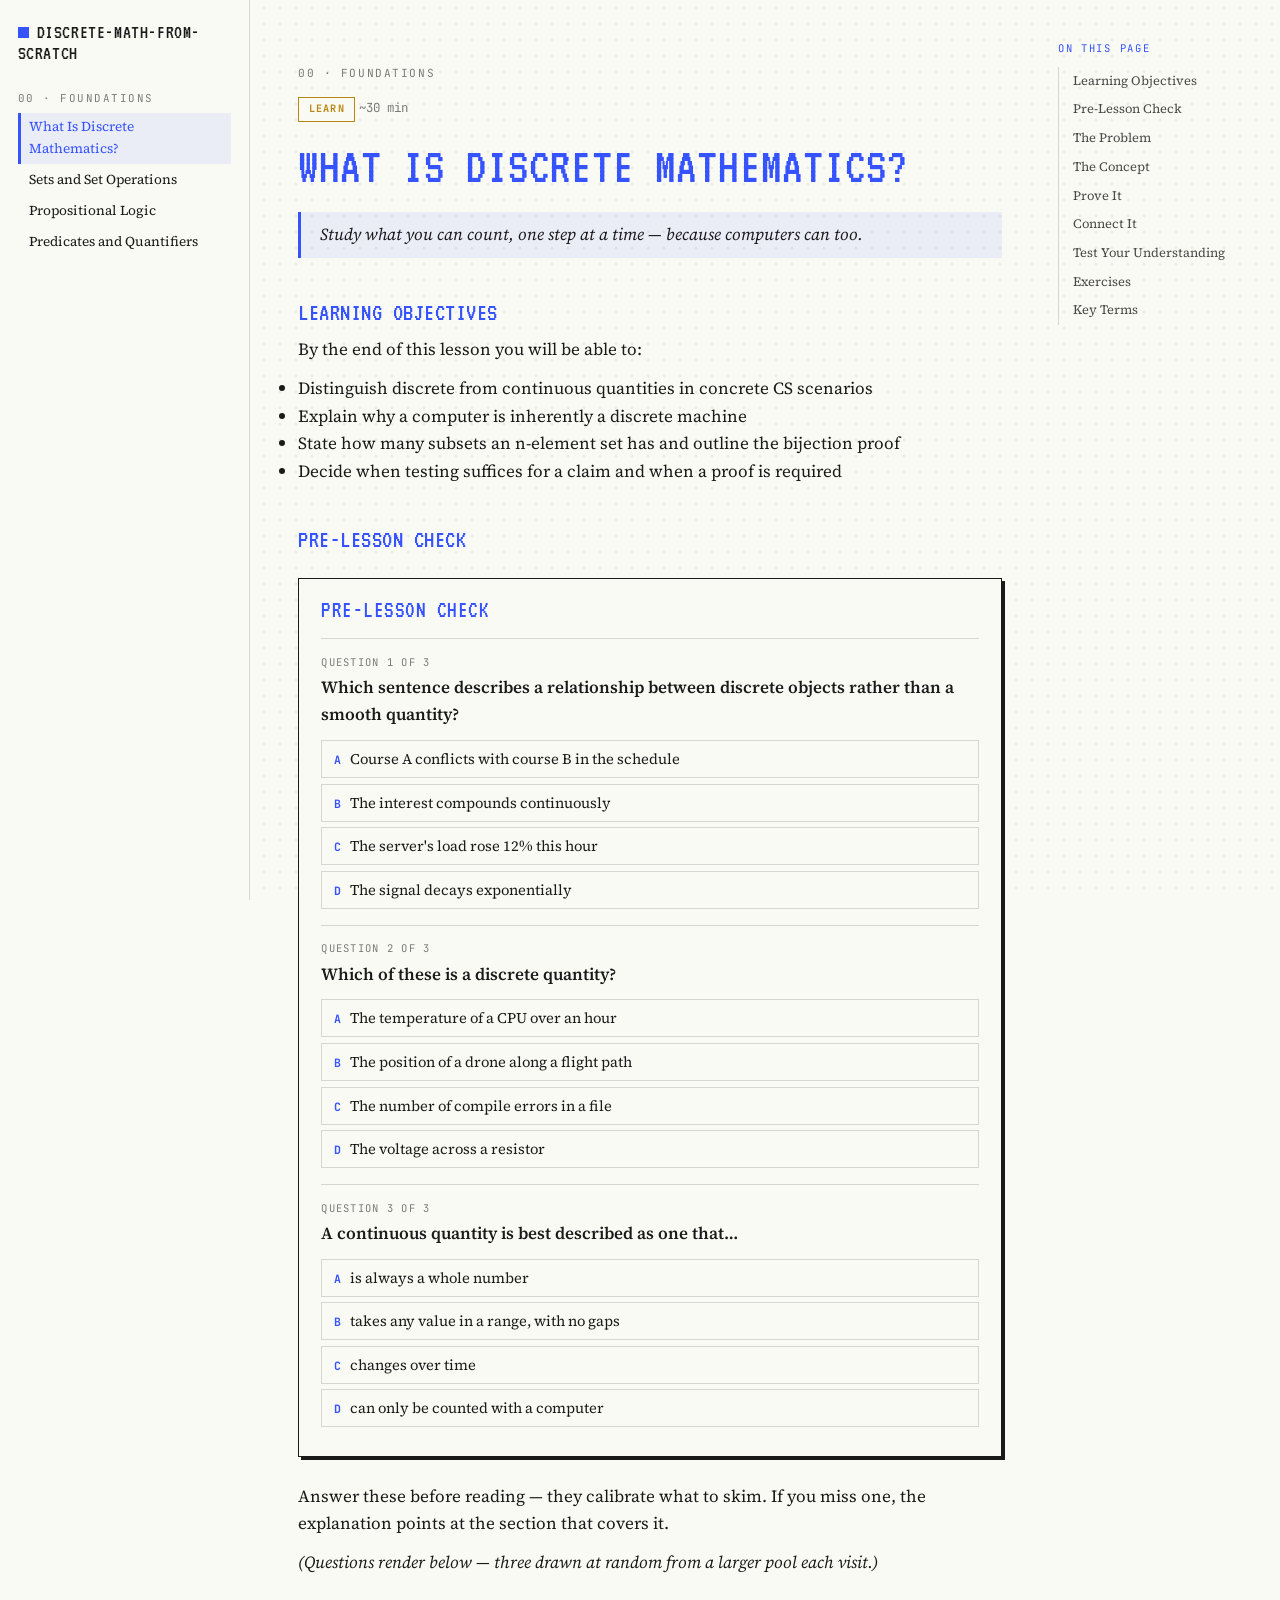
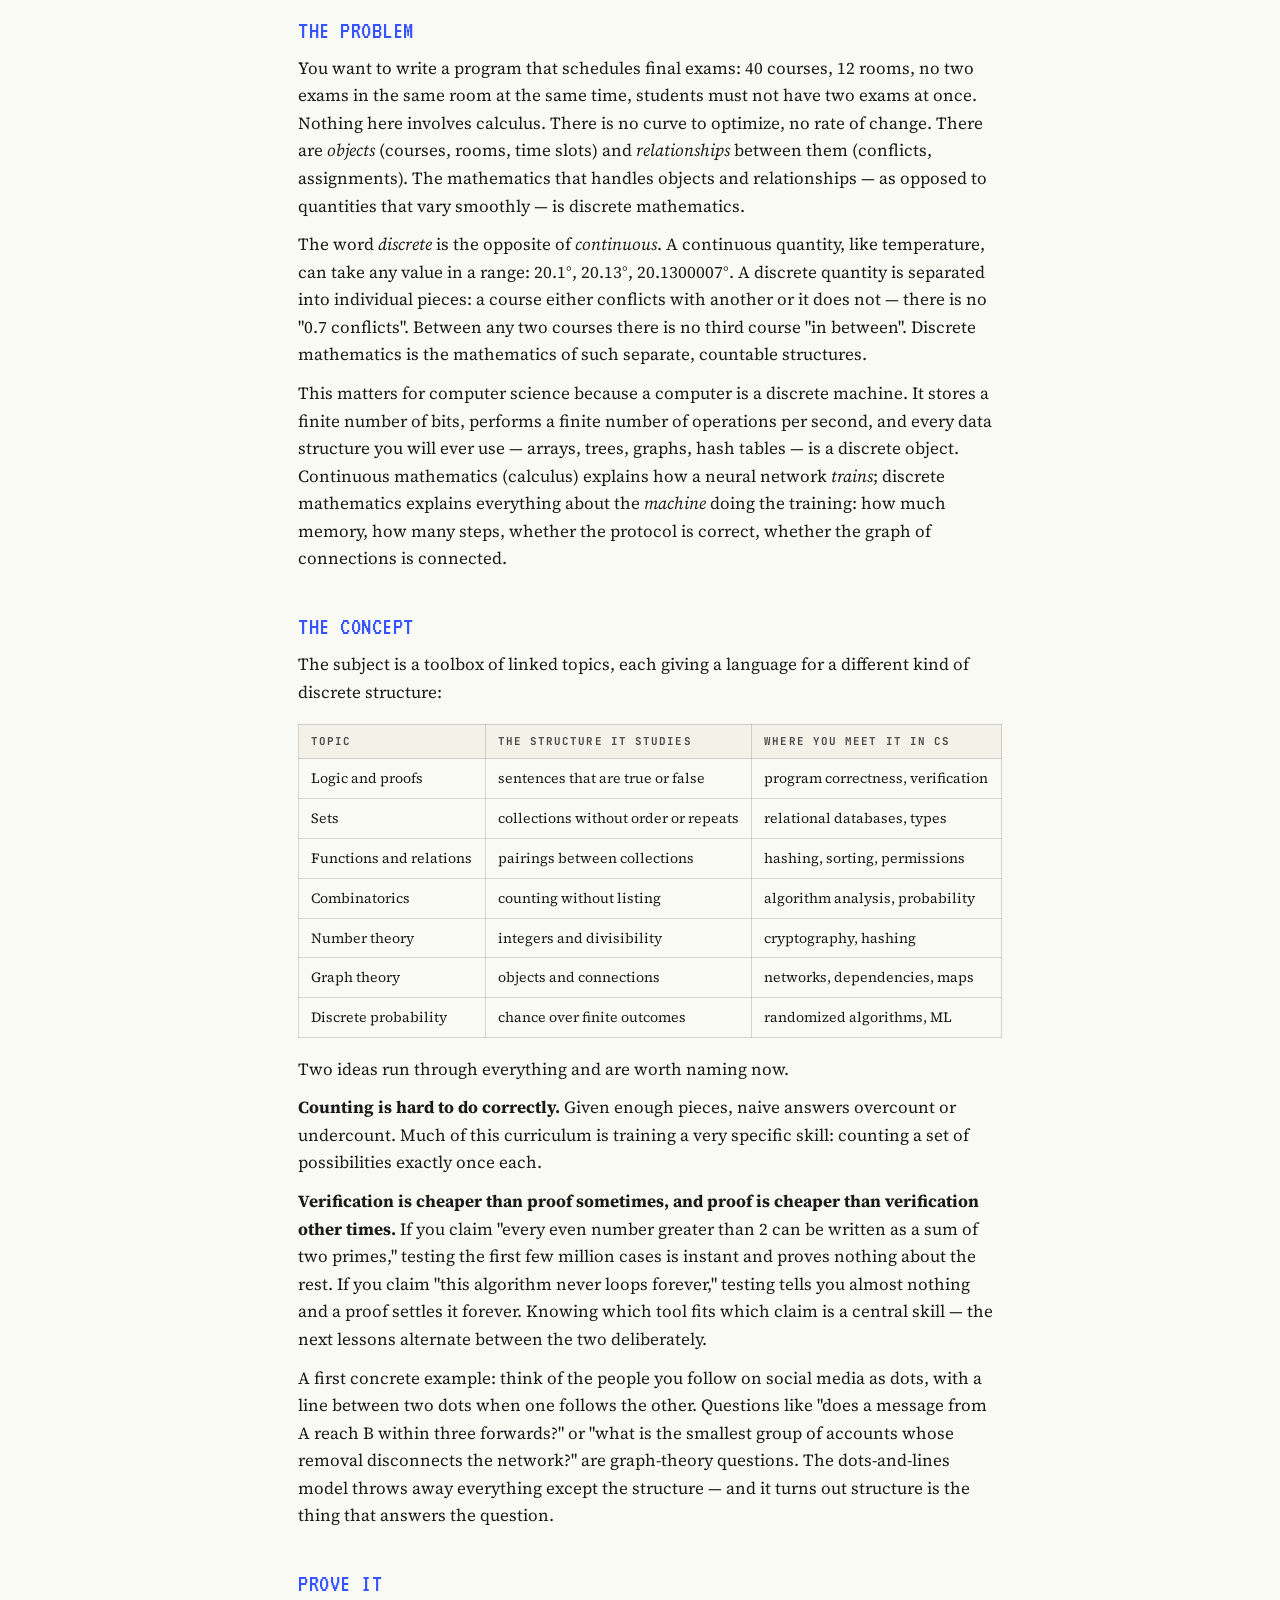
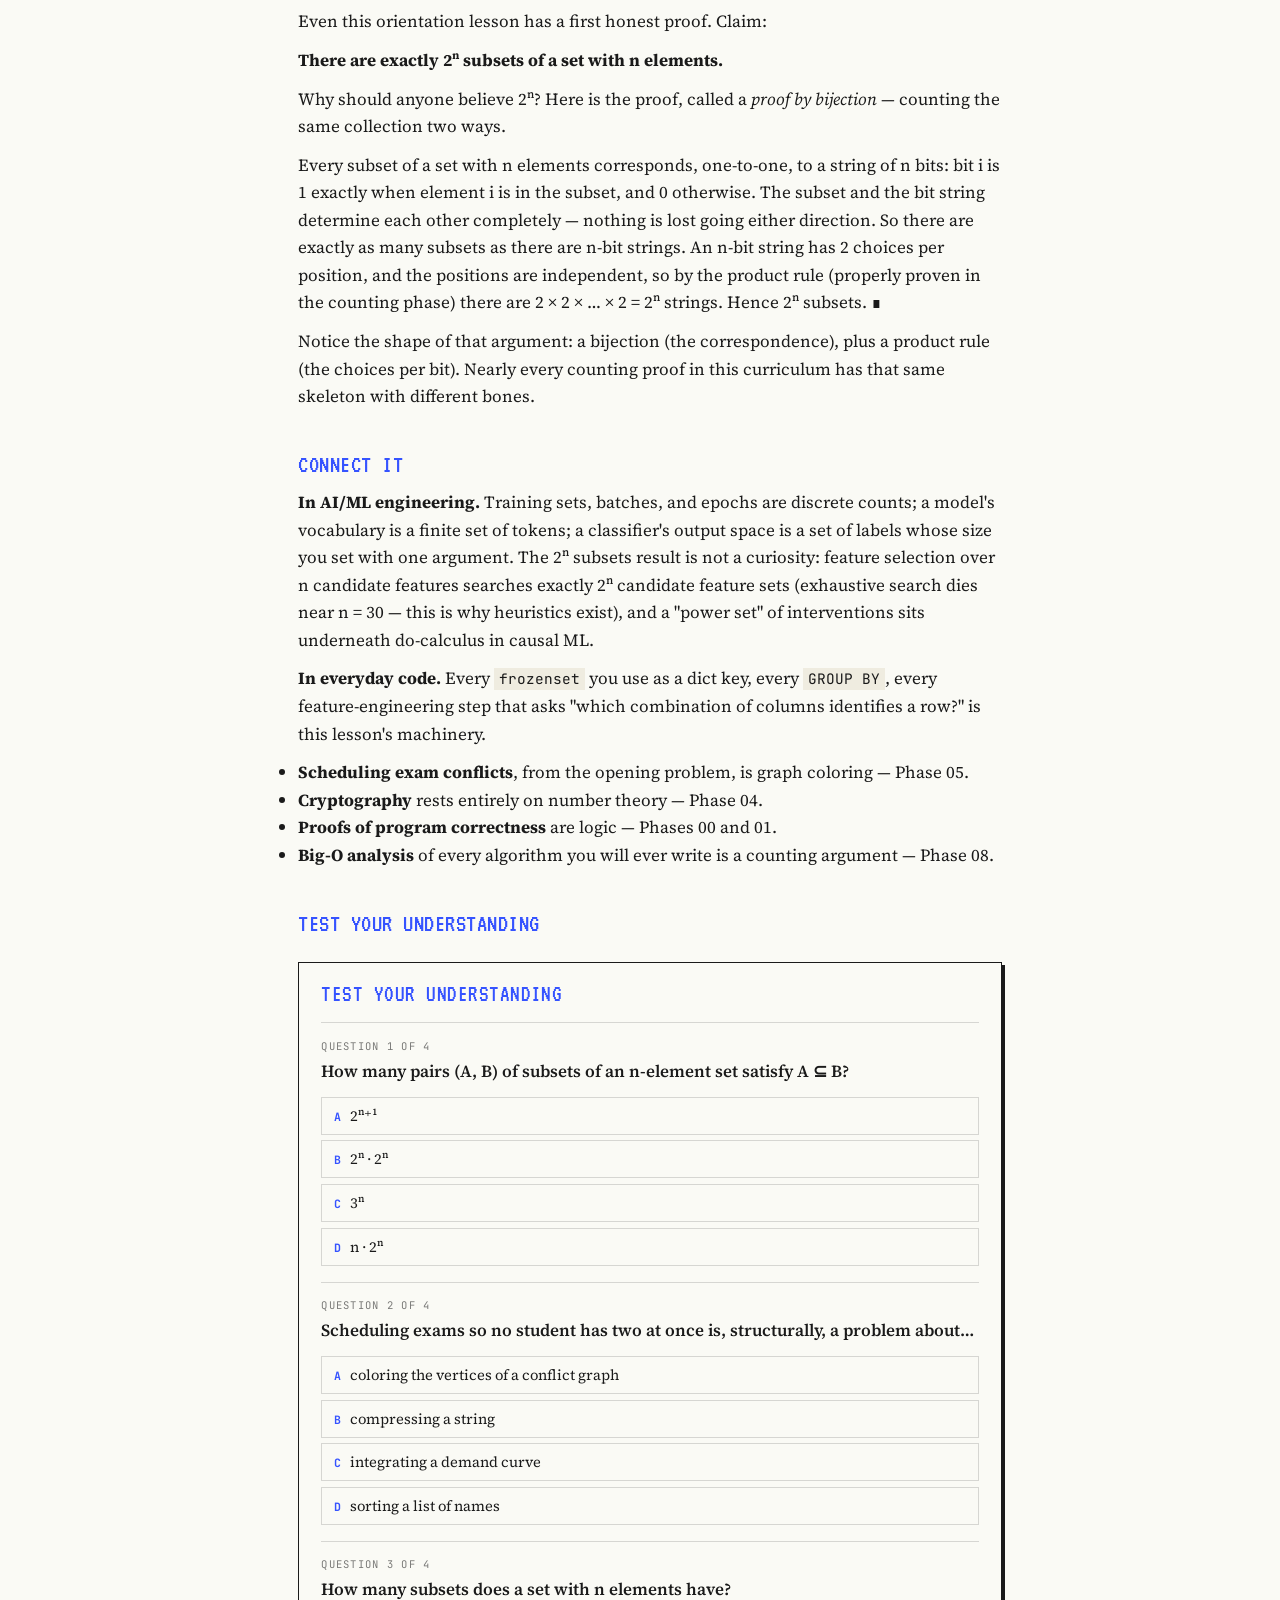
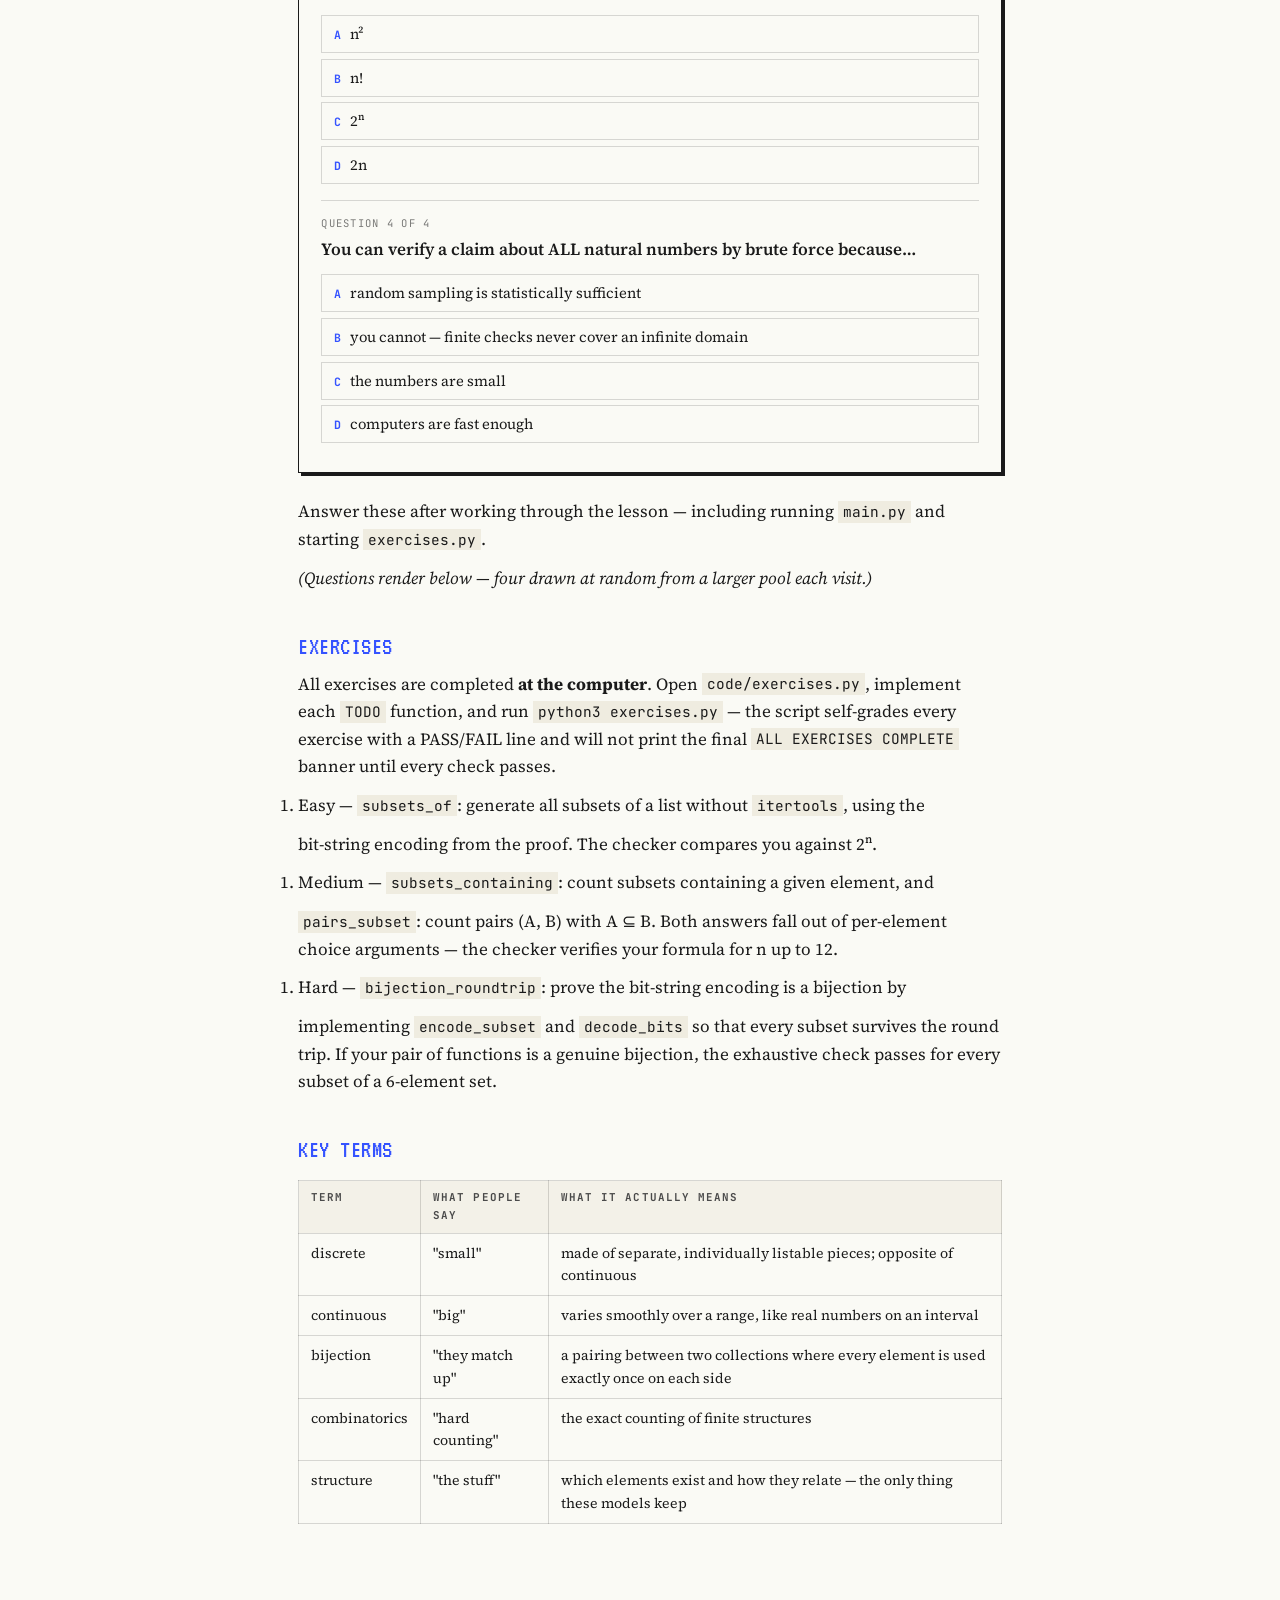
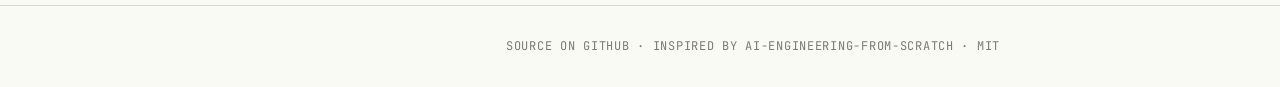
==== site/lesson/01-what-is-discrete-mathematics.html @ f230b0f8 "bootstrap: site builder, lesson template, phase 00 pilot lessons with quizzes and self-grading exerc" ====
<!DOCTYPE html>
<html lang="en">
<head>
<meta charset="utf-8">
<meta name="viewport" content="width=device-width, initial-scale=1">
<title>What Is Discrete Mathematics? · discrete math from scratch</title>
<link rel="preconnect" href="https://fonts.googleapis.com">
<link rel="preconnect" href="https://fonts.gstatic.com" crossorigin>
<link href="https://fonts.googleapis.com/css2?family=VT323&family=Source+Serif+4:ital,opsz,wght@0,8..60,400..700;1,8..60,400&family=JetBrains+Mono:wght@400;500;700&display=swap" rel="stylesheet">
<link rel="stylesheet" href="../style.css">
</head>
<body>
<aside class="sidebar"><p class="side-brand"><a href="../index.html">discrete-math-from-scratch</a></p><p class="side-phase">00 · Foundations</p><p class="side-lesson"><a class="current" href="../lesson/01-what-is-discrete-mathematics.html">What Is Discrete Mathematics?</a></p><p class="side-lesson"><a href="../lesson/02-sets-and-set-operations.html">Sets and Set Operations</a></p><p class="side-lesson"><a href="../lesson/03-propositional-logic.html">Propositional Logic</a></p><p class="side-lesson"><a href="../lesson/04-predicates-and-quantifiers.html">Predicates and Quantifiers</a></p></aside>
<div class="layout">
<main>
<p class="crumbs">00 · Foundations</p><span class="badge badge-learn">Learn</span> <span class="muted">~30 min</span><h1>What Is Discrete Mathematics?</h1>
<blockquote>Study what you can count, one step at a time — because computers can too.</blockquote>
<h2 id="learning-objectives">Learning Objectives</h2>
<p>By the end of this lesson you will be able to:</p>
<ul>
<li>Distinguish discrete from continuous quantities in concrete CS scenarios</li>
<li>Explain why a computer is inherently a discrete machine</li>
<li>State how many subsets an n-element set has and outline the bijection proof</li>
<li>Decide when testing suffices for a claim and when a proof is required</li>
</ul>
<h2 id="pre-lesson-check">Pre-Lesson Check</h2><div class="quiz-mount" data-quiz="pre" data-title="Pre-Lesson Check"><p class="quiz-blurb">Answer before reading. They show what to skim first. 3 questions are drawn at random from a larger pool — reload for a different set.</p></div>
<p>Answer these before reading — they calibrate what to skim. If you miss one, the explanation points at the section that covers it.</p>
<p><em>(Questions render below — three drawn at random from a larger pool each visit.)</em></p>
<h2 id="the-problem">The Problem</h2>
<p>You want to write a program that schedules final exams: 40 courses, 12 rooms, no two exams in the same room at the same time, students must not have two exams at once. Nothing here involves calculus. There is no curve to optimize, no rate of change. There are <em>objects</em> (courses, rooms, time slots) and <em>relationships</em> between them (conflicts, assignments). The mathematics that handles objects and relationships — as opposed to quantities that vary smoothly — is discrete mathematics.</p>
<p>The word <em>discrete</em> is the opposite of <em>continuous</em>. A continuous quantity, like temperature, can take any value in a range: 20.1°, 20.13°, 20.1300007°. A discrete quantity is separated into individual pieces: a course either conflicts with another or it does not — there is no "0.7 conflicts". Between any two courses there is no third course "in between". Discrete mathematics is the mathematics of such separate, countable structures.</p>
<p>This matters for computer science because a computer is a discrete machine. It stores a finite number of bits, performs a finite number of operations per second, and every data structure you will ever use — arrays, trees, graphs, hash tables — is a discrete object. Continuous mathematics (calculus) explains how a neural network <em>trains</em>; discrete mathematics explains everything about the <em>machine</em> doing the training: how much memory, how many steps, whether the protocol is correct, whether the graph of connections is connected.</p>
<h2 id="the-concept">The Concept</h2>
<p>The subject is a toolbox of linked topics, each giving a language for a different kind of discrete structure:</p>
<table><tr><th>Topic</th><th>The structure it studies</th><th>Where you meet it in CS</th></tr><tr><td>Logic and proofs</td><td>sentences that are true or false</td><td>program correctness, verification</td></tr><tr><td>Sets</td><td>collections without order or repeats</td><td>relational databases, types</td></tr><tr><td>Functions and relations</td><td>pairings between collections</td><td>hashing, sorting, permissions</td></tr><tr><td>Combinatorics</td><td>counting without listing</td><td>algorithm analysis, probability</td></tr><tr><td>Number theory</td><td>integers and divisibility</td><td>cryptography, hashing</td></tr><tr><td>Graph theory</td><td>objects and connections</td><td>networks, dependencies, maps</td></tr><tr><td>Discrete probability</td><td>chance over finite outcomes</td><td>randomized algorithms, ML</td></tr></table>
<p>Two ideas run through everything and are worth naming now.</p>
<p><strong>Counting is hard to do correctly.</strong> Given enough pieces, naive answers overcount or undercount. Much of this curriculum is training a very specific skill: counting a set of possibilities exactly once each.</p>
<p><strong>Verification is cheaper than proof sometimes, and proof is cheaper than verification other times.</strong> If you claim "every even number greater than 2 can be written as a sum of two primes," testing the first few million cases is instant and proves nothing about the rest. If you claim "this algorithm never loops forever," testing tells you almost nothing and a proof settles it forever. Knowing which tool fits which claim is a central skill — the next lessons alternate between the two deliberately.</p>
<p>A first concrete example: think of the people you follow on social media as dots, with a line between two dots when one follows the other. Questions like "does a message from A reach B within three forwards?" or "what is the smallest group of accounts whose removal disconnects the network?" are graph-theory questions. The dots-and-lines model throws away everything except the structure — and it turns out structure is the thing that answers the question.</p>
<h2 id="prove-it">Prove It</h2>
<p>Even this orientation lesson has a first honest proof. Claim:</p>
<p><strong>There are exactly 2ⁿ subsets of a set with n elements.</strong></p>
<p>Why should anyone believe 2ⁿ? Here is the proof, called a <em>proof by bijection</em> — counting the same collection two ways.</p>
<p>Every subset of a set with n elements corresponds, one-to-one, to a string of n bits: bit i is 1 exactly when element i is in the subset, and 0 otherwise. The subset and the bit string determine each other completely — nothing is lost going either direction. So there are exactly as many subsets as there are n-bit strings. An n-bit string has 2 choices per position, and the positions are independent, so by the product rule (properly proven in the counting phase) there are 2 × 2 × … × 2 = 2ⁿ strings. Hence 2ⁿ subsets. ∎</p>
<p>Notice the shape of that argument: a bijection (the correspondence), plus a product rule (the choices per bit). Nearly every counting proof in this curriculum has that same skeleton with different bones.</p>
<h2 id="connect-it">Connect It</h2>
<p><strong>In AI/ML engineering.</strong> Training sets, batches, and epochs are discrete counts; a model's vocabulary is a finite set of tokens; a classifier's output space is a set of labels whose size you set with one argument. The 2ⁿ subsets result is not a curiosity: feature selection over n candidate features searches exactly 2ⁿ candidate feature sets (exhaustive search dies near n = 30 — this is why heuristics exist), and a "power set" of interventions sits underneath do-calculus in causal ML.</p>
<p><strong>In everyday code.</strong> Every <code>frozenset</code> you use as a dict key, every <code>GROUP BY</code>, every feature-engineering step that asks "which combination of columns identifies a row?" is this lesson's machinery.</p>
<ul>
<li><strong>Scheduling exam conflicts</strong>, from the opening problem, is graph coloring — Phase 05.</li>
<li><strong>Cryptography</strong> rests entirely on number theory — Phase 04.</li>
<li><strong>Proofs of program correctness</strong> are logic — Phases 00 and 01.</li>
<li><strong>Big-O analysis</strong> of every algorithm you will ever write is a counting argument — Phase 08.</li>
</ul>
<h2 id="test-your-understanding">Test Your Understanding</h2><div class="quiz-mount" data-quiz="post" data-title="Test Your Understanding"><p class="quiz-blurb">Answer after working through the lesson. 4 questions are drawn at random from a larger pool — reload for a different set.</p></div>
<p>Answer these after working through the lesson — including running <code>main.py</code> and starting <code>exercises.py</code>.</p>
<p><em>(Questions render below — four drawn at random from a larger pool each visit.)</em></p>
<h2 id="exercises">Exercises</h2>
<p>All exercises are completed <strong>at the computer</strong>. Open <code>code/exercises.py</code>, implement each <code>TODO</code> function, and run <code>python3 exercises.py</code> — the script self-grades every exercise with a PASS/FAIL line and will not print the final <code>ALL EXERCISES COMPLETE</code> banner until every check passes.</p>
<ol>
<li>Easy — <code>subsets_of</code>: generate all subsets of a list without <code>itertools</code>, using the</li>
</ol>
<p>bit-string encoding from the proof. The checker compares you against 2ⁿ.</p>
<ol>
<li>Medium — <code>subsets_containing</code>: count subsets containing a given element, and</li>
</ol>
<p><code>pairs_subset</code>: count pairs (A, B) with A ⊆ B. Both answers fall out of per-element choice arguments — the checker verifies your formula for n up to 12.</p>
<ol>
<li>Hard — <code>bijection_roundtrip</code>: prove the bit-string encoding is a bijection by</li>
</ol>
<p>implementing <code>encode_subset</code> and <code>decode_bits</code> so that every subset survives the round trip. If your pair of functions is a genuine bijection, the exhaustive check passes for every subset of a 6-element set.</p>
<h2 id="key-terms">Key Terms</h2>
<table><tr><th>Term</th><th>What people say</th><th>What it actually means</th></tr><tr><td>discrete</td><td>"small"</td><td>made of separate, individually listable pieces; opposite of continuous</td></tr><tr><td>continuous</td><td>"big"</td><td>varies smoothly over a range, like real numbers on an interval</td></tr><tr><td>bijection</td><td>"they match up"</td><td>a pairing between two collections where every element is used exactly once on each side</td></tr><tr><td>combinatorics</td><td>"hard counting"</td><td>the exact counting of finite structures</td></tr><tr><td>structure</td><td>"the stuff"</td><td>which elements exist and how they relate — the only thing these models keep</td></tr></table><script id="quiz-data" type="application/json">{"pre": {"pool": [{"stage": "pre", "question": "Which of these is a discrete quantity?", "options": ["The temperature of a CPU over an hour", "The number of compile errors in a file", "The voltage across a resistor", "The position of a drone along a flight path"], "correct": 1, "explanation": "Error counts come in separate whole pieces \u2014 there is no 2.5th error. The others vary smoothly over a range."}, {"stage": "pre", "question": "A continuous quantity is best described as one that\u2026", "options": ["can only be counted with a computer", "takes any value in a range, with no gaps", "is always a whole number", "changes over time"], "correct": 1, "explanation": "Discrete values are separated into individual pieces; continuous ones vary smoothly across intervals."}, {"stage": "pre", "question": "Which sentence describes a relationship between discrete objects rather than a smooth quantity?", "options": ["Course A conflicts with course B in the schedule", "The server's load rose 12% this hour", "The signal decays exponentially", "The interest compounds continuously"], "correct": 0, "explanation": "Conflicts are yes/no relations between objects \u2014 exactly the structure discrete math models."}, {"stage": "pre", "question": "Why is a computer naturally suited to discrete mathematics?", "options": ["It computes faster than any calculator", "It stores a finite number of bits and takes discrete steps", "It can approximate any curve", "It was designed by mathematicians"], "correct": 1, "explanation": "A machine made of finitely many bits doing finitely many steps per second is itself a discrete object."}, {"stage": "pre", "question": "Which claim about programs could running millions of tests never fully settle?", "options": ["The parser crashes on this specific input file", "The average latency yesterday was under 200 ms", "This function never loops forever, for any input", "The login page renders in under a second on this phone"], "correct": 2, "explanation": "Forever-for-any-input quantifies over infinitely many cases; tests sample finitely many. It needs a proof."}], "shown": 3}, "post": {"pool": [{"stage": "post", "question": "How many subsets does a set with n elements have?", "options": ["n\u00b2", "2\u207f", "n!", "2n"], "correct": 1, "explanation": "Each element is either in or out \u2014 2 independent choices per element, giving 2\u207f. The lesson proves this by a bijection with bit strings."}, {"stage": "post", "question": "The 2\u207f-subsets proof works by\u2026", "options": ["induction on the size of the set", "listing all subsets and counting them", "pairing each subset with an n-bit string, one-to-one", "measuring how fast the count grows"], "correct": 2, "explanation": "A bijection between subsets and bit strings transfers the count; the bit strings are counted by the product rule."}, {"stage": "post", "question": "A bijection between two collections tells you\u2026", "options": ["they have exactly the same size", "one contains the other", "they contain the same elements", "one is finite and the other is not"], "correct": 0, "explanation": "A one-to-one pairing uses every element exactly once on each side, so the counts must agree."}, {"stage": "post", "question": "You can verify a claim about ALL natural numbers by brute force because\u2026", "options": ["computers are fast enough", "you cannot \u2014 finite checks never cover an infinite domain", "the numbers are small", "random sampling is statistically sufficient"], "correct": 1, "explanation": "Enumeration is a complete proof only over finite subject matter (like truth tables). Infinite domains need proof techniques."}, {"stage": "post", "question": "Scheduling exams so no student has two at once is, structurally, a problem about\u2026", "options": ["sorting a list of names", "coloring the vertices of a conflict graph", "integrating a demand curve", "compressing a string"], "correct": 1, "explanation": "Courses are vertices, conflicts are edges, and time slots are colors \u2014 this is graph coloring, covered in Phase 05."}, {"stage": "post", "question": "How many pairs (A, B) of subsets of an n-element set satisfy A \u2286 B?", "options": ["2\u207f \u00b7 2\u207f", "3\u207f", "2\u207f\u207a\u00b9", "n \u00b7 2\u207f"], "correct": 1, "explanation": "Each element is in neither, in B only, or in both \u2014 3 independent choices per element, so 3\u207f. The lesson's code verifies this."}], "shown": 4}}</script><script src="../quiz.js"></script>
</main>
<aside class="toc"><p class="toc-title">On this page</p><ul><li><a href="#learning-objectives">Learning Objectives</a></li><li><a href="#pre-lesson-check">Pre-Lesson Check</a></li><li><a href="#the-problem">The Problem</a></li><li><a href="#the-concept">The Concept</a></li><li><a href="#prove-it">Prove It</a></li><li><a href="#connect-it">Connect It</a></li><li><a href="#test-your-understanding">Test Your Understanding</a></li><li><a href="#exercises">Exercises</a></li><li><a href="#key-terms">Key Terms</a></li></ul></aside>
</div>
<footer>
<p><a href="https://github.com/Barzin/discrete-math-from-scratch">Source on GitHub</a> ·
Inspired by <a href="https://github.com/rohitg00/ai-engineering-from-scratch">ai-engineering-from-scratch</a> · MIT</p>
</footer>
</body>
</html>
---- site/style.css ----
:root {
  --font-display: 'VT323', ui-monospace, 'JetBrains Mono', monospace;
  --font-body: 'Source Serif 4', 'Source Serif Pro', 'Iowan Old Style', Georgia, serif;
  --font-mono: 'JetBrains Mono', ui-monospace, 'Consolas', monospace;

  --bg: #fafaf5;
  --bg-surface: #f3f1e8;
  --ink: #1a1a1a;
  --ink-soft: #4a4a4a;
  --ink-mute: #7a7a78;
  --rule: #1a1a1a;
  --rule-soft: rgba(26, 26, 26, 0.16);
  --paper-rule: rgba(26, 26, 26, 0.08);

  --blueprint: #3553ff;
  --blueprint-tint: rgba(53, 83, 255, 0.08);
  --blueprint-tint-strong: rgba(53, 83, 255, 0.18);

  --code-bg: #efece0;
  --shadow-hard: 3px 3px 0 var(--ink);

  --type-build: #3553ff;
  --type-learn: #b8870f;
}

*, *::before, *::after {
  margin: 0;
  padding: 0;
  box-sizing: border-box;
}

body {
  font-family: var(--font-body);
  font-size: 17px;
  line-height: 1.62;
  color: var(--ink);
  background-color: var(--bg);
  background-image: radial-gradient(var(--paper-rule) 1px, transparent 1px);
  background-size: 16px 16px;
  background-attachment: fixed;
  -webkit-font-smoothing: antialiased;
}

.label {
  font-family: var(--font-mono);
  font-size: 0.72rem;
  font-weight: 500;
  letter-spacing: 0.12em;
  text-transform: uppercase;
  color: var(--ink-soft);
}

.sidebar {
  position: fixed;
  top: 0;
  left: 0;
  bottom: 0;
  width: 250px;
  overflow-y: auto;
  padding: 1.4rem 1.1rem 2rem;
  background: var(--bg);
  border-right: 1px solid var(--rule-soft);
  font-size: 0.85rem;
}

.side-brand {
  font-family: var(--font-display);
  font-size: 1.25rem;
  text-transform: uppercase;
  letter-spacing: 0.03em;
  margin: 0 0 1.6rem;
  line-height: 1.05;
}

.side-brand a {
  color: var(--ink);
  text-decoration: none;
  border-bottom: none;
}

.side-brand a:hover { color: var(--blueprint); }

.side-brand::before {
  content: "";
  display: inline-block;
  width: 11px;
  height: 11px;
  background: var(--blueprint);
  margin-right: 8px;
}

.side-phase {
  font-family: var(--font-mono);
  font-size: 0.68rem;
  text-transform: uppercase;
  letter-spacing: 0.14em;
  color: var(--ink-mute);
  margin: 1.3rem 0 0.35rem;
}

.side-lesson { margin: 0.15rem 0; }

.side-lesson a {
  color: var(--ink);
  text-decoration: none;
  display: block;
  padding: 0.2rem 0.5rem;
  border-left: 3px solid transparent;
  border-bottom: none;
}

.side-lesson a:hover {
  color: var(--blueprint);
  border-bottom: none;
}

.side-lesson a.current {
  color: var(--blueprint);
  border-left-color: var(--blueprint);
  background: var(--blueprint-tint);
}

.layout {
  margin-left: 250px;
  display: flex;
  justify-content: center;
  gap: 2.5rem;
  padding: 2.5rem 2rem 4rem;
}

main {
  max-width: 44rem;
  flex: 1 1 auto;
  min-width: 0;
  margin: 0 auto;
}

.toc {
  width: 190px;
  flex: 0 0 190px;
  font-size: 0.8rem;
  position: sticky;
  top: 2rem;
  align-self: flex-start;
}

.toc-title {
  font-family: var(--font-mono);
  font-size: 0.66rem;
  text-transform: uppercase;
  letter-spacing: 0.16em;
  color: var(--blueprint);
  margin: 0 0 0.6rem;
}

.toc ul {
  list-style: none;
  margin: 0;
  padding: 0;
  border-left: 1px solid var(--rule-soft);
}

.toc li a {
  display: block;
  padding: 0.25rem 0 0.25rem 0.85rem;
  color: var(--ink-soft);
  text-decoration: none;
  border-bottom: none;
}

.toc li a:hover { color: var(--blueprint); }

h1, h2, h3, h4 {
  font-family: var(--font-display);
  font-weight: 400;
  line-height: 1;
  overflow-wrap: break-word;
  letter-spacing: 0.02em;
  text-transform: uppercase;
  color: var(--blueprint);
}

h1 {
  font-size: clamp(2.2rem, 5vw, 3.2rem);
  margin: 1.2rem 0 0.6rem;
}

h2 {
  font-size: 1.6rem;
  margin-top: 2.6rem;
}

h3 {
  font-size: 1.25rem;
  margin-top: 1.8rem;
  color: var(--ink);
}

h4 {
  font-size: 1.05rem;
  color: var(--ink);
}

p { margin: 0.7rem 0; }

a {
  color: var(--blueprint);
  text-decoration: none;
  border-bottom: 1px solid transparent;
}

a:hover { border-bottom-color: var(--blueprint); }

::selection {
  background: var(--blueprint);
  color: var(--bg);
}

pre {
  background: var(--code-bg);
  border: 1px solid var(--rule-soft);
  box-shadow: var(--shadow-hard);
  padding: 1rem 1.2rem;
  overflow-x: auto;
  font-family: var(--font-mono);
  font-size: 0.8rem;
  line-height: 1.55;
  margin: 1.1rem 0;
}

code {
  font-family: var(--font-mono);
  font-size: 0.85em;
  background: var(--code-bg);
  padding: 0.1em 0.35em;
}

pre code { background: none; padding: 0; }

table {
  border-collapse: collapse;
  width: 100%;
  margin: 1.1rem 0;
  font-size: 0.88rem;
  background: var(--bg);
  border: 1px solid var(--rule-soft);
}

th, td {
  border: 1px solid var(--rule-soft);
  padding: 0.5rem 0.75rem;
  text-align: left;
  vertical-align: top;
}

th {
  background: var(--bg-surface);
  font-family: var(--font-mono);
  font-size: 0.68rem;
  text-transform: uppercase;
  letter-spacing: 0.1em;
  color: var(--ink-soft);
}

blockquote {
  margin: 1.2rem 0;
  padding: 0.6rem 1.2rem;
  border-left: 3px solid var(--blueprint);
  background: var(--blueprint-tint);
  font-style: italic;
  font-size: 1.05rem;
}

blockquote p { margin: 0.2rem 0; }

hr {
  border: none;
  height: 6px;
  margin: 2.2rem 0;
  background-image:
    repeating-linear-gradient(
      to right,
      var(--blueprint) 0,
      var(--blueprint) 4px,
      transparent 4px,
      transparent 8px
    ),
    repeating-linear-gradient(
      to right,
      transparent 0,
      transparent 8px,
      var(--blueprint-tint-strong) 8px,
      var(--blueprint-tint-strong) 14px
    );
  background-size: 100% 3px, 100% 3px;
  background-position: 0 0, 0 3px;
  background-repeat: no-repeat;
}

.badge {
  display: inline-block;
  font-family: var(--font-mono);
  font-size: 0.64rem;
  font-weight: 700;
  text-transform: uppercase;
  letter-spacing: 0.12em;
  padding: 0.2rem 0.6rem;
  border: 1px solid currentColor;
  color: var(--type-build);
  background: var(--bg);
}

.badge-learn { color: var(--type-learn); }

.muted {
  font-family: var(--font-mono);
  color: var(--ink-mute);
  font-size: 0.78rem;
}

.num { color: var(--ink-mute); width: 2.5rem; }

.crumbs {
  font-family: var(--font-mono);
  font-size: 0.7rem;
  text-transform: uppercase;
  letter-spacing: 0.14em;
  color: var(--ink-mute);
  margin-top: 1.5rem;
}

.tagline {
  font-style: italic;
  color: var(--ink-soft);
  font-size: 1.05rem;
}

footer {
  border-top: 1px solid var(--rule-soft);
  padding: 1.2rem 1.5rem 1.2rem 250px;
  font-size: 0.75rem;
  font-family: var(--font-mono);
  letter-spacing: 0.06em;
  text-transform: uppercase;
  color: var(--ink-mute);
  text-align: center;
}

footer a { color: var(--ink-mute); }
footer a:hover { color: var(--blueprint); }

@media (max-width: 1100px) {
  .toc { display: none; }
}

/* ── Quiz ─────────────────────────────────────────────── */

.quiz {
  border: 1px solid var(--rule);
  box-shadow: var(--shadow-hard);
  background: var(--bg);
  padding: 1.2rem 1.4rem 1.4rem;
  margin: 1.6rem 0;
}

.quiz-title {
  font-family: var(--font-display);
  font-weight: 400;
  text-transform: uppercase;
  letter-spacing: 0.02em;
  color: var(--blueprint);
  font-size: 1.5rem;
  margin: 0 0 0.3rem;
}

.quiz-blurb {
  font-size: 0.85rem;
  color: var(--ink-soft);
  font-style: italic;
  margin: 0.4rem 0 0;
}

.quiz-question {
  border-top: 1px solid var(--rule-soft);
  margin-top: 1rem;
  padding-top: 0.9rem;
}

.quiz-qnum {
  font-family: var(--font-mono);
  font-size: 0.66rem;
  text-transform: uppercase;
  letter-spacing: 0.12em;
  color: var(--ink-mute);
  margin: 0 0 0.2rem;
}

.quiz-qtext {
  font-weight: 600;
  margin: 0 0 0.7rem;
}

.quiz-option {
  display: flex;
  align-items: baseline;
  gap: 0.6rem;
  width: 100%;
  text-align: left;
  font-family: var(--font-body);
  font-size: 0.92rem;
  color: var(--ink);
  background: var(--bg);
  border: 1px solid var(--rule-soft);
  padding: 0.5rem 0.7rem;
  margin: 0.35rem 0;
  cursor: pointer;
}

.quiz-option:hover:not(:disabled) {
  border-color: var(--blueprint);
  color: var(--blueprint);
  background: var(--blueprint-tint);
}

.quiz-option:disabled { cursor: default; opacity: 0.75; }

.quiz-option-letter {
  font-family: var(--font-mono);
  font-size: 0.72rem;
  font-weight: 700;
  color: var(--blueprint);
}

.quiz-option.is-correct {
  border-color: var(--blueprint);
  background: var(--blueprint-tint);
  opacity: 1;
}

.quiz-option.is-wrong {
  border-color: var(--rule);
  background: var(--bg-surface);
  text-decoration: line-through;
  opacity: 0.6;
}

.quiz-feedback { margin-top: 0.4rem; }

.quiz-verdict {
  font-family: var(--font-mono);
  font-size: 0.72rem;
  text-transform: uppercase;
  letter-spacing: 0.1em;
  margin: 0;
}

.quiz-verdict.ok { color: var(--blueprint); }
.quiz-verdict.no { color: var(--type-learn); }

.quiz-explain {
  font-size: 0.88rem;
  color: var(--ink-soft);
  margin: 0.25rem 0 0;
}

.quiz-summary {
  border-top: 1px solid var(--rule);
  margin-top: 1.1rem;
  padding-top: 0.8rem;
  font-family: var(--font-mono);
  font-size: 0.8rem;
  font-weight: 700;
}

@media (max-width: 860px) {
  .quiz { box-shadow: 2px 2px 0 var(--ink); }
}

@media (max-width: 860px) {
  .sidebar {
    position: static;
    width: auto;
    border-right: none;
    border-bottom: 1px solid var(--rule-soft);
  }
  .layout { margin-left: 0; }
  footer { padding-left: 1.5rem; }
}
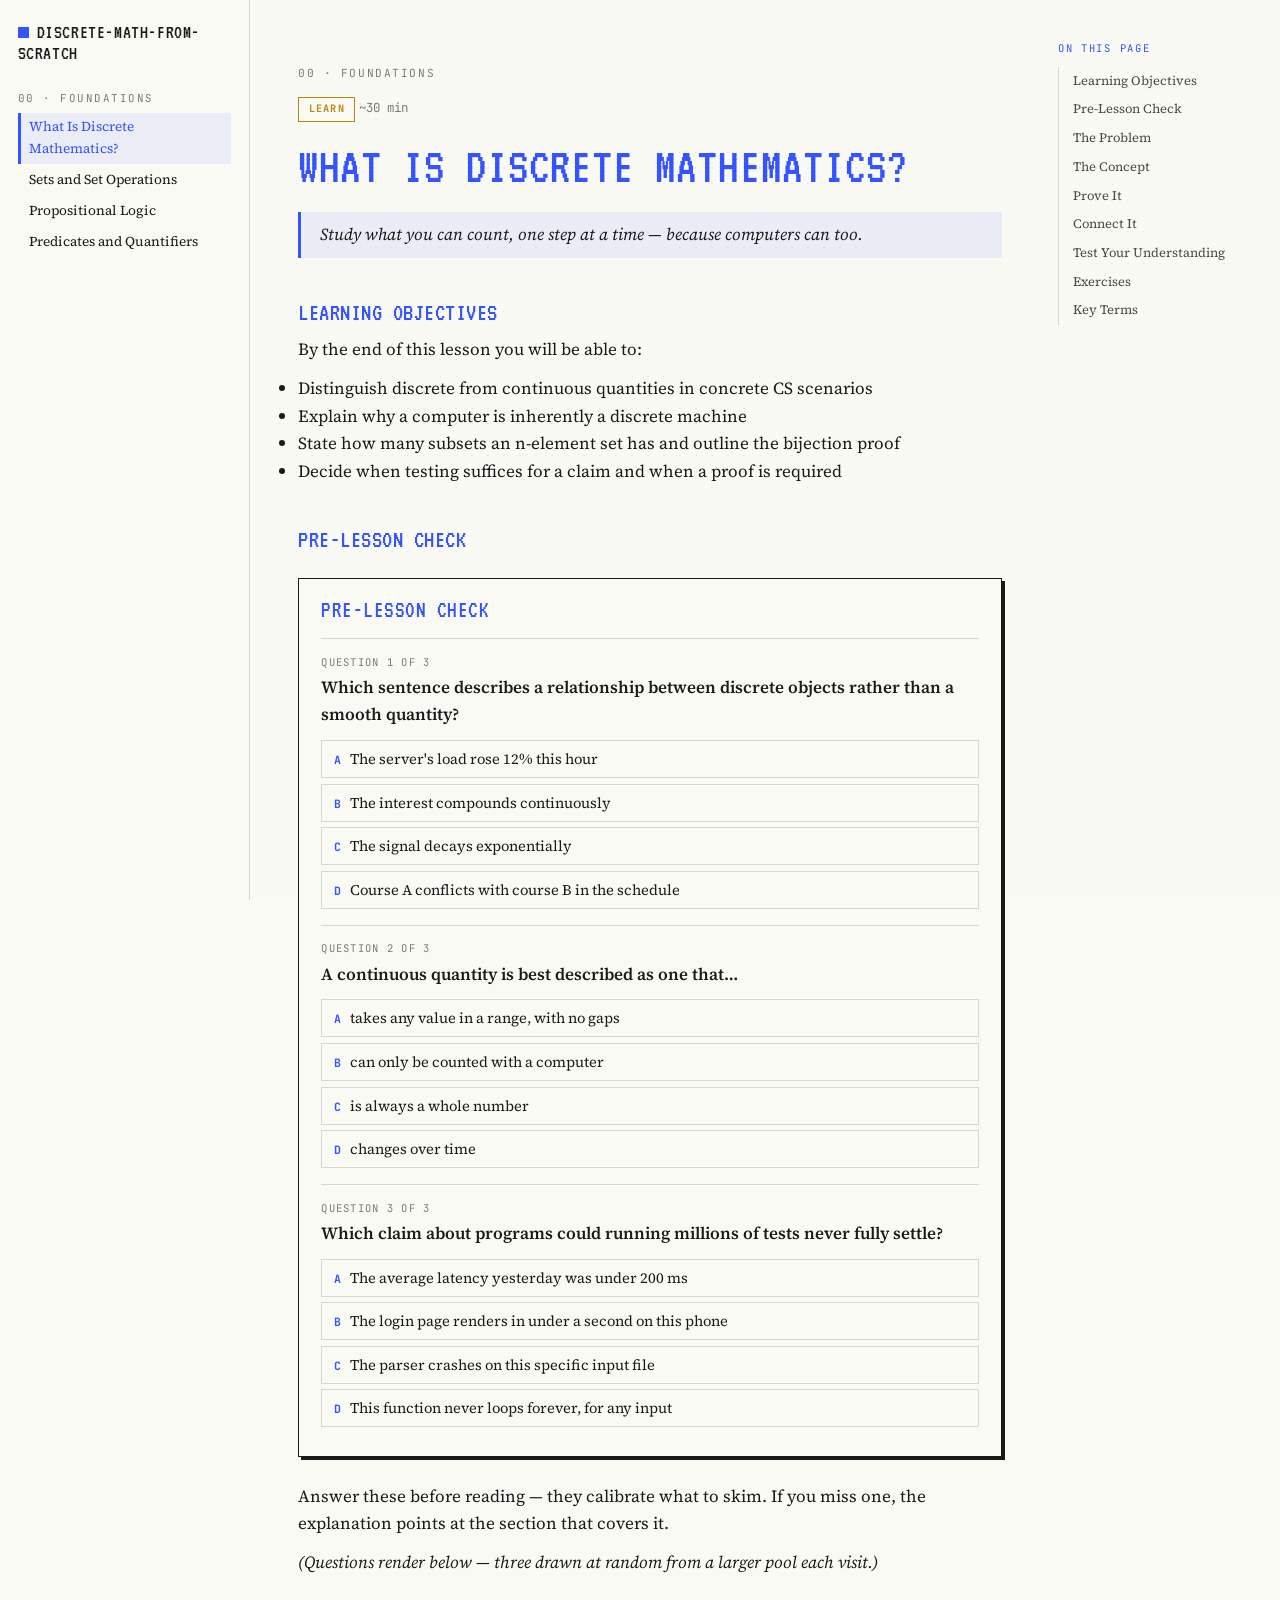
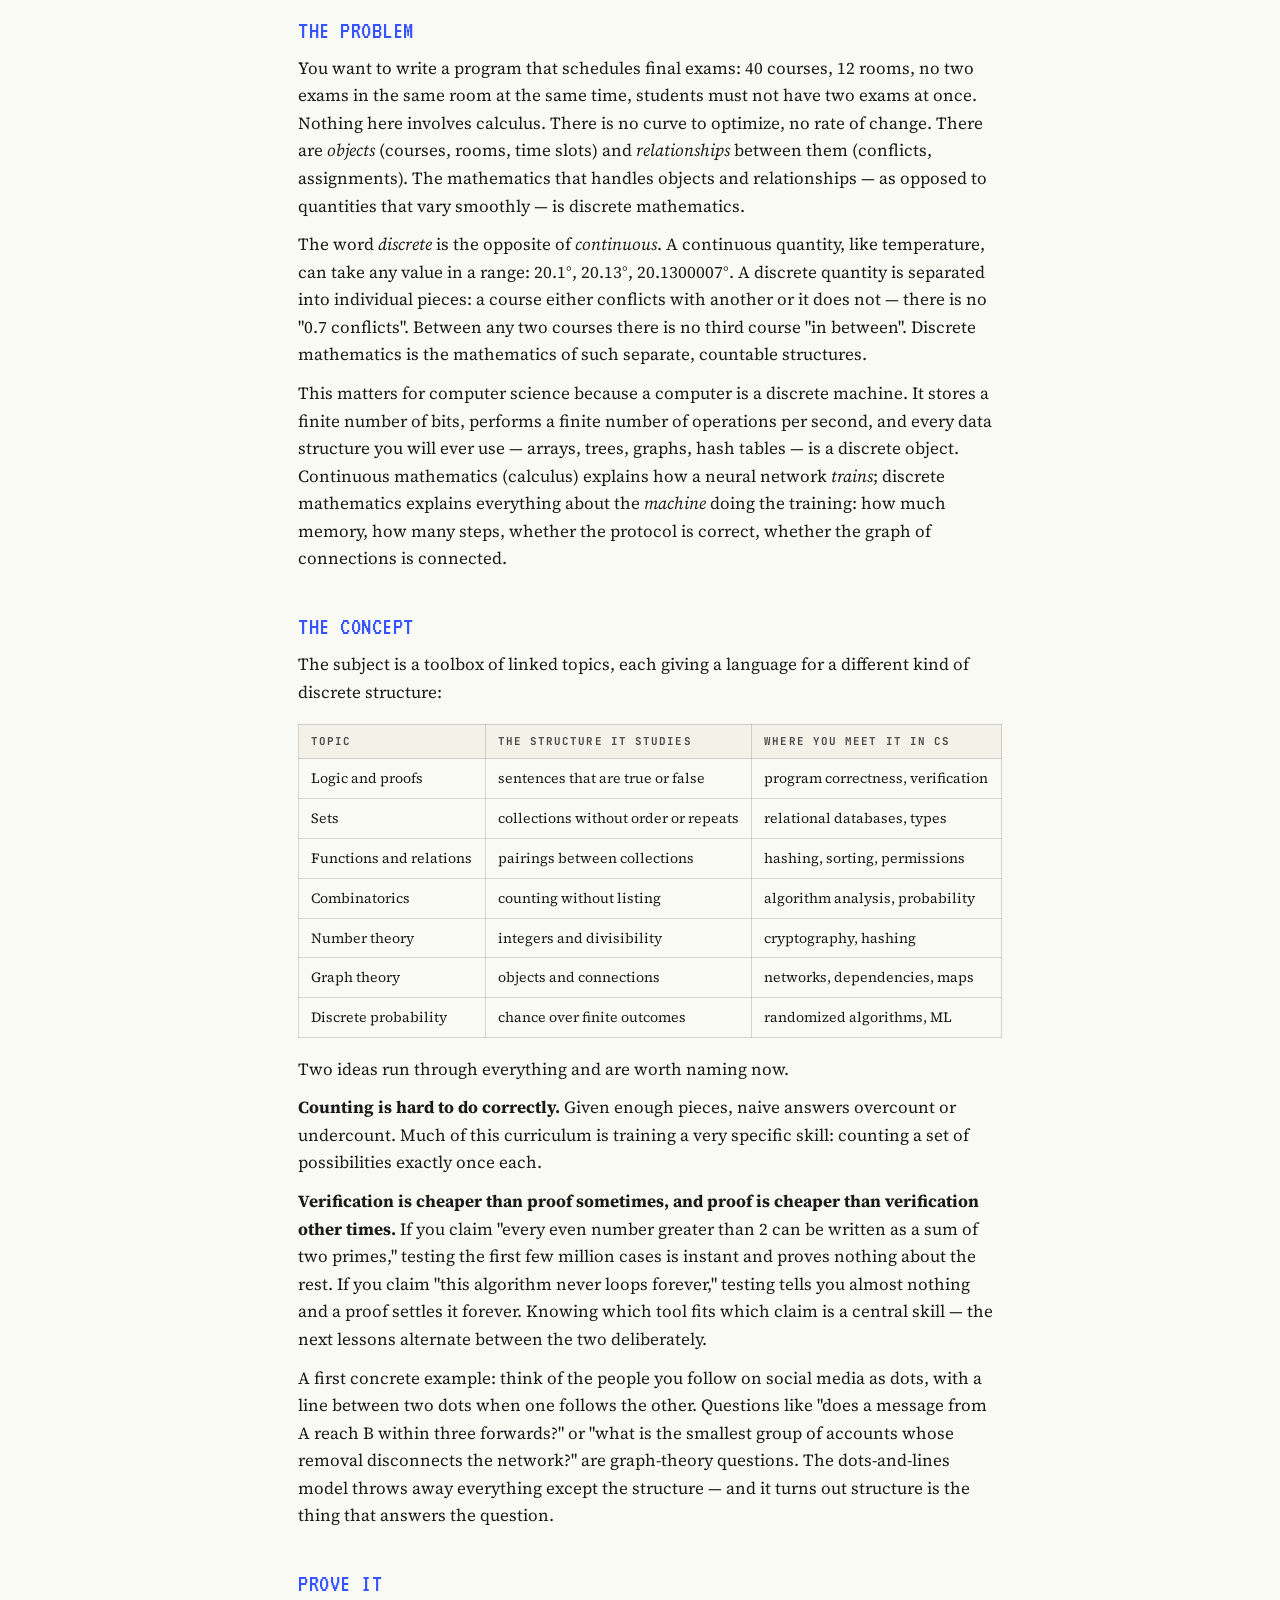
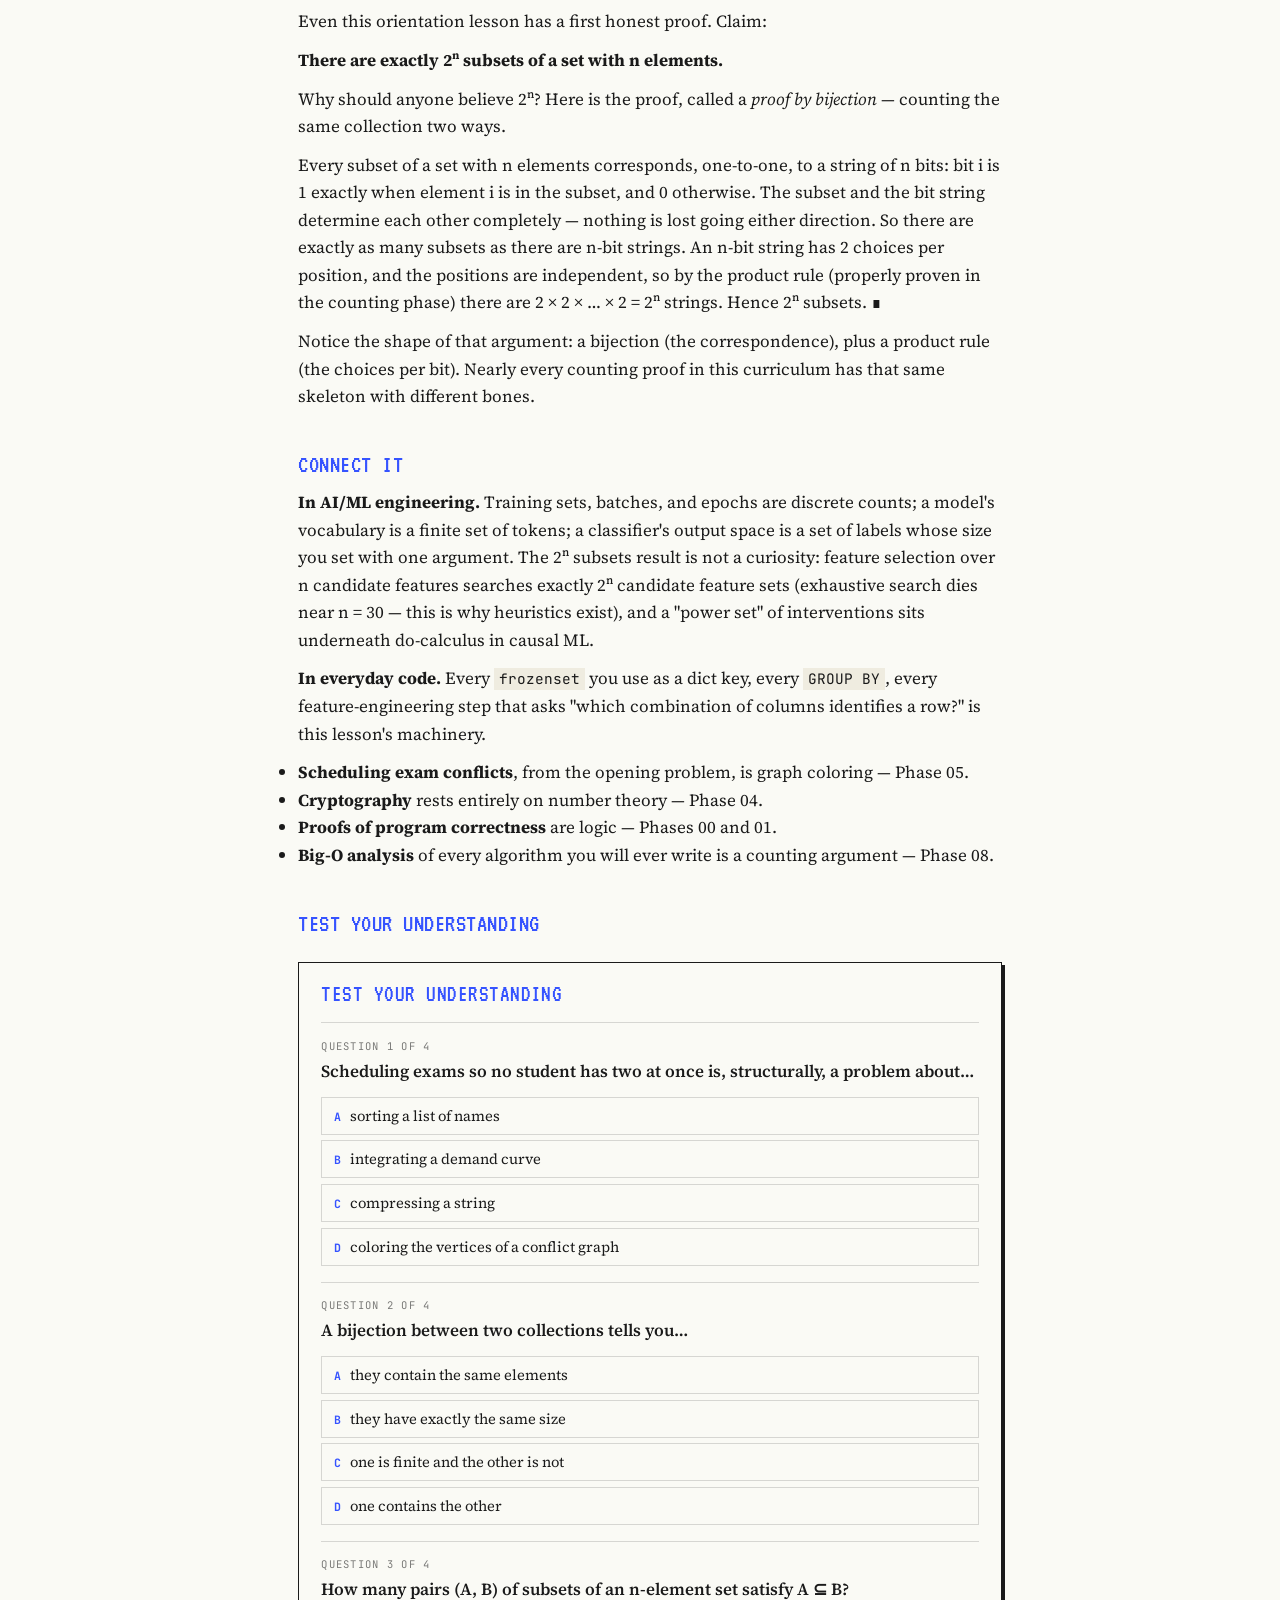
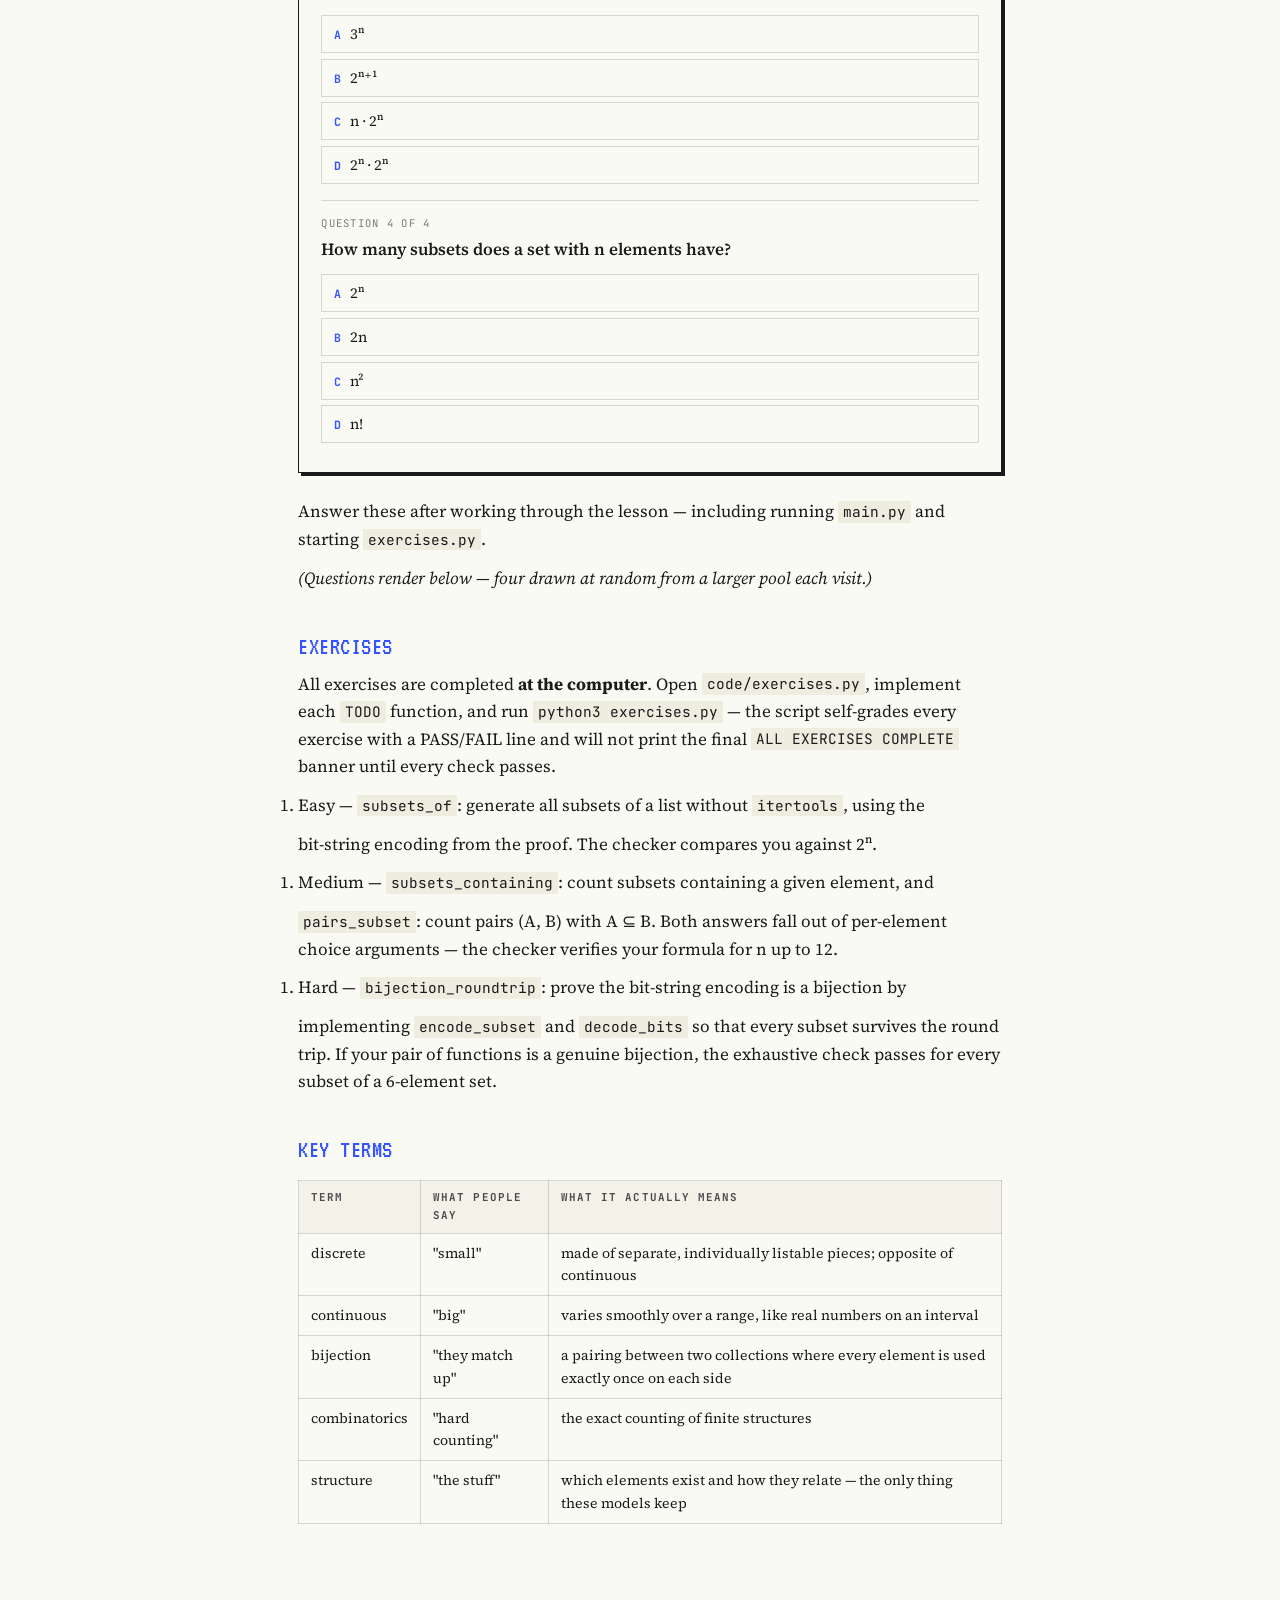
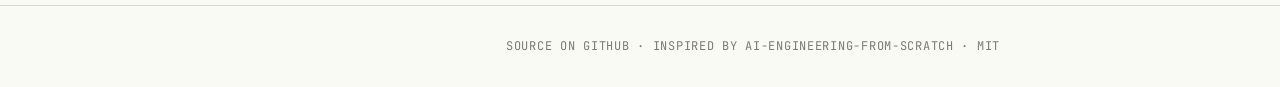
==== commit 943f7327: "fix: correct GitHub source URL to BarzinL/discrete-math-from-scratch" ====
--- a/site/lesson/01-what-is-discrete-mathematics.html
+++ b/site/lesson/01-what-is-discrete-mathematics.html
@@ -75,7 +75,7 @@
 <aside class="toc"><p class="toc-title">On this page</p><ul><li><a href="#learning-objectives">Learning Objectives</a></li><li><a href="#pre-lesson-check">Pre-Lesson Check</a></li><li><a href="#the-problem">The Problem</a></li><li><a href="#the-concept">The Concept</a></li><li><a href="#prove-it">Prove It</a></li><li><a href="#connect-it">Connect It</a></li><li><a href="#test-your-understanding">Test Your Understanding</a></li><li><a href="#exercises">Exercises</a></li><li><a href="#key-terms">Key Terms</a></li></ul></aside>
 </div>
 <footer>
-<p><a href="https://github.com/Barzin/discrete-math-from-scratch">Source on GitHub</a> ·
+<p><a href="https://github.com/BarzinL/discrete-math-from-scratch">Source on GitHub</a> ·
 Inspired by <a href="https://github.com/rohitg00/ai-engineering-from-scratch">ai-engineering-from-scratch</a> · MIT</p>
 </footer>
 </body>
